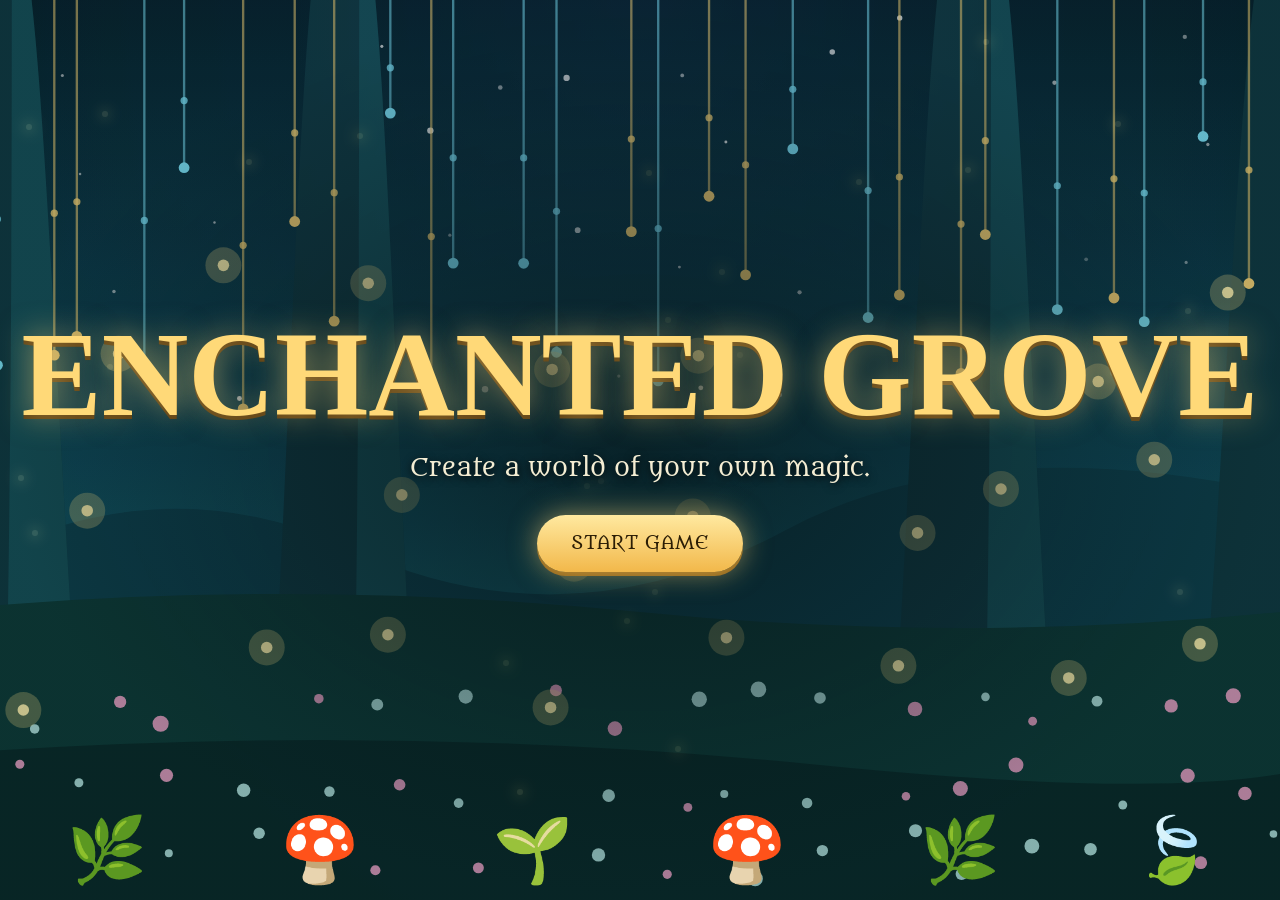
==== index.html @ 151c4c3a "Reorganized the code for easy readability Split the code up into smaller chunks since it's hard to r" ====
<!DOCTYPE html>
<html lang="en">
    <head>
        <meta charset="utf-8">
        <meta name="viewport" content="width=device-width, initial-scale=1, viewport-fit=cover">
        <title>
            Enchanted Grove
        </title>
        <link rel="stylesheet" href="https://fonts.googleapis.com/css2?family=Metamorphous&family=Mountains+of+Christmas:wght@400;700&display=swap">
                <link rel="stylesheet" href="css/style.css">
    </head>
    <body>
        <div id="ffs">
        </div>
        <section class="screen on" id="start">
            <div class="bg" id="sbg">
            </div>
            <h1>
                ENCHANTED GROVE
            </h1>
            <p>
                Create a world of your own magic.
            </p>
            <button class="btn" id="go">
                START GAME
            </button>
            <div class="deco">
                <span>
                    🌿
                </span>
                <span style="animation-delay:-1s">
                    🍄
                </span>
                <span style="animation-delay:-2s">
                    🌱
                </span>
                <span style="animation-delay:-.5s">
                    🍄
                </span>
                <span style="animation-delay:-3s">
                    🌿
                </span>
                <span style="animation-delay:-1.5s">
                    🍃
                </span>
            </div>
        </section>
        <section class="screen" id="round" hidden>
        </section>
        <section class="screen" id="final" hidden>
        </section>
        <section class="screen" id="mini" hidden>
        </section>
        <div id="md">
            <div>
                <img id="mi" alt="Your enchanted grove">
                <p>
                    Press and hold the picture (or right-click it) to save your grove.
                </p>
                <button class="btn" id="mc">
                    Close
                </button>
            </div>
        </div>
                <script src="js/core.js"></script>
        <script src="js/data.js"></script>
        <script src="js/game.js"></script>
        <script src="js/minigames.js"></script>
        <script src="js/main.js"></script>
    </body>
</html>
---- css/style.css ----
:root {
                --ink:#f4edd3;
                --mute:#c4c9b4;
                --gold:#ffd978;
                --sage:#a9c4a0;
                --lav:#b9a7ee;
                --sky:#8fd0e6;
                --deep:#0b1f1a;
                --glass:rgba(14,32,30,.62);
                --line:rgba(255,217,120,.38);
                color-scheme:dark;
                box-sizing:border-box;
                padding-top:env(safe-area-inset-top,0px);
                padding-bottom:env(safe-area-inset-bottom,0px);
            }
            * {
                box-sizing:border-box;
            }
            html {
                scroll-padding-top:env(safe-area-inset-top,0px);
            }
            body {
                margin:0;
                min-height:100vh;
                color:var(--ink);
                font:17px/1.55 Metamorphous,Georgia,serif;
                background:radial-gradient(ellipse at 50% 0,#27406b 0,#142b3a 38%,#0b1f1a 80%);
                transition:background 1.2s;
                overflow-x:hidden;
            }
            body[data-env=marsh] {
                background:radial-gradient(ellipse at 50% 0,#4a3585 0,#1d1b45 42%,#0a1a26 85%);
            }
            body[data-env=garden] {
                background:radial-gradient(ellipse at 50% 0,#a4568f 0,#4d3d77 40%,#1b2f2a 85%);
            }
            body[data-env=woods] {
                background:radial-gradient(ellipse at 50% 0,#17667a 0,#0d3a47 42%,#081b1a 85%);
            }
            h1,h2,h3,.big {
                font-family:'Mountains of Christmas',Georgia,cursive;
                font-weight:700;
                margin:0;
                line-height:1.05;
            }
            .screen {
                position:relative;
                z-index:2;
                min-height:100vh;
                padding:24px 16px 40px;
                display:flex;
                flex-direction:column;
                align-items:center;
                opacity:0;
                transform:translateY(14px);
                transition:opacity .4s,transform .4s;
            }
            .screen.on {
                opacity:1;
                transform:none;
            }
            .screen[hidden] {
                display:none;
            }
            #ffs {
                position:fixed;
                inset:0;
                pointer-events:none;
                z-index:1;
            }
            .ff {
                position:absolute;
                width:6px;
                height:6px;
                border-radius:50%;
                background:#ffe9a0;
                box-shadow:0 0 12px 4px rgba(255,225,130,.7);
                animation:dr 9s ease-in-out infinite alternate,bl 3s ease-in-out infinite;
            }
            @keyframes dr {
                to{transform:translate(40px,-60px)};
            }
            @keyframes bl {
                50%{opacity:.25};
            }
            #start {
                justify-content:center;
                text-align:center;
                overflow:hidden;
            }
            #start .bg {
                position:absolute;
                inset:0;
                z-index:-1;
                opacity:.85;
            }
            #start .bg svg {
                width:100%;
                height:100%;
                display:block;
            }
            #start:after {
                content:"";
                position:absolute;
                inset:0;
                z-index:-1;
                background:radial-gradient(ellipse at center,rgba(5,16,16,.65),rgba(5,16,16,.1) 70%);
            }
            #start h1 {
                font-size:clamp(3rem,13vw,7.5rem);
                color:var(--gold);
                text-shadow:0 0 30px rgba(255,217,120,.55),0 4px 0 #5a3d12;
            }
            #start p {
                font-size:clamp(1.05rem,3.5vw,1.5rem);
                color:var(--ink);
                margin:12px 0 28px;
                text-shadow:0 2px 8px #000;
            }
            .btn {
                font:inherit;
                font-size:1.15rem;
                color:#2b1d05;
                background:linear-gradient(#ffe9a0,#f2b84a);
                border:0;
                border-radius:99px;
                padding:14px 34px;
                cursor:pointer;
                box-shadow:0 0 28px rgba(255,217,120,.55),0 4px 0 #8a5d14;
                letter-spacing:.04em;
                transition:transform .2s;
            }
            .btn:hover {
                transform:translateY(-2px) scale(1.03);
            }
            .btn.alt {
                background:linear-gradient(#e0d6ff,#a893e8);
                box-shadow:0 0 22px rgba(185,167,238,.5),0 4px 0 #5c4a9a;
            }
            .btn:focus-visible,.card:focus-visible {
                outline:3px solid var(--sky);
                outline-offset:3px;
            }
            .deco {
                position:absolute;
                bottom:0;
                left:0;
                right:0;
                display:flex;
                justify-content:space-around;
                font-size:clamp(2rem,8vw,4rem);
                z-index:0;
                pointer-events:none;
            }
            .deco span {
                display:inline-block;
                transform-origin:50% 100%;
                animation:sw 4s ease-in-out infinite alternate;
            }
            @keyframes sw {
                from{transform:rotate(-7deg)}to{transform:rotate(7deg)};
            }
            .top {
                width:100%;
                max-width:900px;
                text-align:center;
            }
            .lab {
                letter-spacing:.2em;
                color:var(--gold);
                font-size:.9rem;
            }
            .bar {
                height:10px;
                border-radius:9px;
                background:rgba(255,255,255,.14);
                margin:8px auto 16px;
                overflow:hidden;
                max-width:420px;
            }
            .bar i {
                display:block;
                height:100%;
                background:linear-gradient(90deg,var(--sage),var(--gold));
                border-radius:9px;
                transition:width .6s;
            }
            .pv {
                width:100%;
                max-width:520px;
                border-radius:22px;
                overflow:hidden;
                border:2px solid var(--line);
                margin:0 auto 14px;
                aspect-ratio:16/8;
                box-shadow:0 0 30px rgba(0,0,0,.4);
            }
            .pv svg,.art svg,.fin svg {
                width:100%;
                height:100%;
                display:block;
            }
            h2 {
                font-size:clamp(1.9rem,6vw,3rem);
                color:var(--gold);
                margin-bottom:16px;
                text-shadow:0 0 18px rgba(255,217,120,.35);
            }
            .cards {
                display:grid;
                gap:16px;
                width:100%;
                max-width:900px;
                grid-template-columns:repeat(2,1fr);
                margin:0 auto;
            }
            .cards.e {
                grid-template-columns:repeat(3,1fr);
            }
            .card {
                font:inherit;
                color:var(--ink);
                text-align:center;
                background:var(--glass);
                border:2px solid var(--line);
                border-radius:26px;
                padding:18px 14px;
                cursor:pointer;
                backdrop-filter:blur(6px);
                transition:transform .25s,border-color .25s,box-shadow .25s;
            }
            .card:hover {
                transform:translateY(-6px);
                border-color:var(--gold);
                box-shadow:0 0 30px rgba(255,217,120,.35);
            }
            .card.sel {
                transform:scale(1.04);
                border-color:#fff;
                box-shadow:0 0 44px rgba(255,255,255,.6);
            }
            .card h3 {
                font-size:1.7rem;
                color:var(--gold);
                margin:6px 0;
            }
            .card p {
                margin:0;
                color:var(--mute);
                font-size:.92rem;
                line-height:1.45;
            }
            .ic {
                font-size:clamp(3rem,10vw,5rem);
                line-height:1.1;
                filter:drop-shadow(0 0 16px rgba(255,217,120,.6));
            }
            .art {
                border-radius:18px;
                overflow:hidden;
                aspect-ratio:16/10;
                margin-bottom:8px;
            }
            .fin {
                width:100%;
                max-width:900px;
                border-radius:26px;
                overflow:hidden;
                border:3px solid var(--gold);
                aspect-ratio:16/10;
                box-shadow:0 0 60px rgba(255,217,120,.35);
                margin:6px 0 18px;
            }
            #final h1 {
                font-size:clamp(2.3rem,8vw,4.4rem);
                color:var(--gold);
                text-align:center;
                text-shadow:0 0 24px rgba(255,217,120,.5);
            }
            #final p {
                max-width:640px;
                text-align:center;
                margin:10px auto 22px;
                font-size:1.1rem;
            }
            .row {
                display:flex;
                gap:14px;
                flex-wrap:wrap;
                justify-content:center;
            }
            .fl {
                animation:fl 5s ease-in-out infinite alternate;
            }
            @keyframes fl {
                to{transform:translate(10px,-16px)};
            }
            .bk {
                animation:bl 2.6s ease-in-out infinite;
            }
            #md {
                position:fixed;
                inset:0;
                z-index:9;
                background:rgba(5,12,12,.85);
                display:none;
                align-items:center;
                justify-content:center;
                padding:16px;
                text-align:center;
            }
            #md.o {
                display:flex;
            }
            #md div {
                max-width:560px;
            }
            #md img {
                width:100%;
                border-radius:16px;
                border:2px solid var(--gold);
            }
            #md p {
                margin:10px 0;
            }
            @media(max-width:640px) {
                .cards.e{grid-template-columns:1fr}.card{padding:12px 8px;
                border-radius:20px}.card h3{font-size:1.35rem}.card p{font-size:.8rem};
            }
            @media (prefers-reduced-motion:reduce) {
                *{animation:none!important;
                transition:none!important};
            }
            .mg {
                width:100%;
                max-width:780px;
                text-align:center;
            }
            .ins {
                max-width:560px;
                margin:0 auto 6px;
            }
            .play {
                position:relative;
                overflow:hidden;
                min-height:250px;
                border-radius:26px;
                border:2px solid var(--line);
                background:rgba(8,22,22,.6);
                padding:14px;
                margin:12px 0;
                box-shadow:inset 0 0 50px rgba(0,0,0,.4);
            }
            .play.won {
                box-shadow:inset 0 0 70px rgba(255,217,120,.5),0 0 40px rgba(255,217,120,.4);
            }
            .msg {
                min-height:1.6em;
                color:var(--sky);
                margin:4px 0;
            }
            .clue {
                min-height:1.8em;
                color:var(--gold);
                font-size:1.05rem;
                margin-bottom:8px;
            }
            .tiles {
                display:flex;
                flex-wrap:wrap;
                gap:12px;
                justify-content:center;
                margin:8px 0;
            }
            .tk {
                font:inherit;
                font-size:2.2rem;
                width:82px;
                height:82px;
                border-radius:24px;
                border:2px solid var(--line);
                background:rgba(255,255,255,.07);
                color:var(--ink);
                cursor:pointer;
                transition:transform .2s,box-shadow .2s;
            }
            .tk.lit,.tk.lit2 {
                transform:scale(1.15);
                box-shadow:0 0 36px 8px var(--gold);
                background:rgba(255,217,120,.35);
            }
            .tk.fg {
                filter:hue-rotate(var(--h));
            }
            .tk.cr {
                box-shadow:0 0 14px var(--sky);
            }
            .tk.rn {
                color:var(--gold);
                text-shadow:0 0 12px var(--gold);
            }
            .tk.wf {
                border-radius:50%;
            }
            .tk.ln {
                border-radius:12px 12px 30px 30px;
            }
            .bad {
                animation:shk .4s;
                border-color:#ff8a8a!important;
            }
            @keyframes shk {
                25%{transform:translateX(-8px)}75%{transform:translateX(8px)};
            }
            .arena {
                position:relative;
                height:290px;
            }
            .tg {
                position:absolute;
                font:inherit;
                font-size:2.8rem;
                background:none;
                border:0;
                opacity:.45;
                cursor:pointer;
                padding:6px;
                transition:transform .2s,opacity .2s,filter .2s;
            }
            .tg.lit {
                opacity:1;
                transform:scale(1.3) translateY(-8px);
                filter:drop-shadow(0 0 18px #ffd978);
            }
            .tg.done {
                opacity:.25;
                pointer-events:none;
            }
            .tg.gl {
                opacity:.7;
                filter:drop-shadow(0 0 5px #ffe58a);
            }
            .tg.hint,.nd.hint {
                animation:hn .9s ease-in-out infinite alternate;
            }
            @keyframes hn {
                to{filter:drop-shadow(0 0 20px #ffd978);
                transform:scale(1.2)};
            }
            .tg.ffd {
                animation:dr 5s ease-in-out infinite alternate;
            }
            .pr {
                height:8px;
                border-radius:8px;
                background:rgba(255,255,255,.14);
                overflow:hidden;
            }
            .pr i {
                display:block;
                height:100%;
                width:0;
                background:var(--gold);
                transition:width .3s;
            }
            .lv {
                display:flex;
                gap:16px;
                justify-content:center;
                margin:7px;
            }
            .nd {
                font:inherit;
                font-size:1.7rem;
                min-width:60px;
                height:60px;
                border-radius:30px;
                border:2px solid var(--line);
                background:rgba(255,255,255,.07);
                color:var(--ink);
                cursor:pointer;
                padding:0 10px;
            }
            .nd:disabled {
                opacity:.45;
                cursor:default;
            }
            .nd.on {
                opacity:1;
                border-color:var(--gold);
                box-shadow:0 0 22px var(--gold);
            }
            .nd.cl {
                border-color:rgba(255,217,120,.8);
                box-shadow:0 0 10px rgba(255,217,120,.5);
            }
            .nd.bad {
                opacity:.3;
                filter:grayscale(1);
            }
            .rg {
                display:grid;
                grid-template-columns:repeat(3,72px);
                justify-content:center;
                margin:6px auto;
            }
            .rt {
                position:relative;
                width:72px;
                height:72px;
                overflow:hidden;
                padding:0;
                border:0;
                box-shadow:inset 0 0 0 1px var(--line);
                background:rgba(255,255,255,.07);
                transition:transform .3s;
                cursor:pointer;
            }
            .rt span {
                position:absolute;
                width:216px;
                height:216px;
                line-height:216px;
                font-size:190px;
                text-align:center;
                color:var(--gold);
                font-family:'Noto Sans Runic','Segoe UI Symbol',serif;
                text-shadow:0 0 14px var(--gold);
            }
            .bf {
                box-shadow:0 0 0 4px var(--c),0 0 18px var(--c);
            }
            .bf.sel {
                transform:scale(1.2);
            }
            .tk.done {
                opacity:.35;
            }
            .trk {
                position:relative;
                height:90px;
                margin:10px 0;
            }
            .trk span {
                position:absolute;
                top:10px;
                font-size:3.4rem;
                transition:left .7s;
            }
            .trk b {
                position:absolute;
                right:4%;
                top:14px;
                font-size:3rem;
            }
            .pt {
                position:absolute;
                top:-40px;
                font-size:2.2rem;
                background:none;
                border:0;
                cursor:pointer;
                animation:fa linear forwards;
                opacity:.8;
            }
            .pt.mg2 {
                opacity:1;
                filter:drop-shadow(0 0 12px #fff) drop-shadow(0 0 8px #ffb3e0);
            }
            @keyframes fa {
                to{top:100%};
            }
            .sp {
                position:absolute;
                pointer-events:none;
                animation:spk 1.1s forwards;
            }
            @keyframes spk {
                to{transform:translate(var(--x),var(--y));
                opacity:0};
            }
            .hearts {
                font-size:1.5rem;
                letter-spacing:.25em;
                margin:2px 0 4px;
            }
            .hearts span {
                display:inline-block;
                transition:filter .5s,opacity .5s,transform .5s;
                filter:drop-shadow(0 0 8px rgba(255,90,120,.7));
            }
            .hearts span.lost {
                filter:grayscale(1);
                opacity:.35;
                transform:scale(.85);
            }
            .slips {
                font-size:1.1rem;
                margin:2px 0;
            }
            .slips:before {
                content:"Steady magic: ";
                color:var(--mute);
                font-size:.85rem;
                letter-spacing:.1em;
            }
            .slips span.lost {
                filter:grayscale(1);
                opacity:.25;
            }
            .play.lost {
                box-shadow:inset 0 0 70px rgba(150,90,220,.55);
            }
            .tier {
                text-align:center;
                margin:0 auto 22px;
                max-width:640px;
            }
            .tier h3 {
                font-size:2rem;
                color:var(--gold);
            }
            .tier ul {
                list-style:none;
                padding:0;
                margin:8px 0;
            }
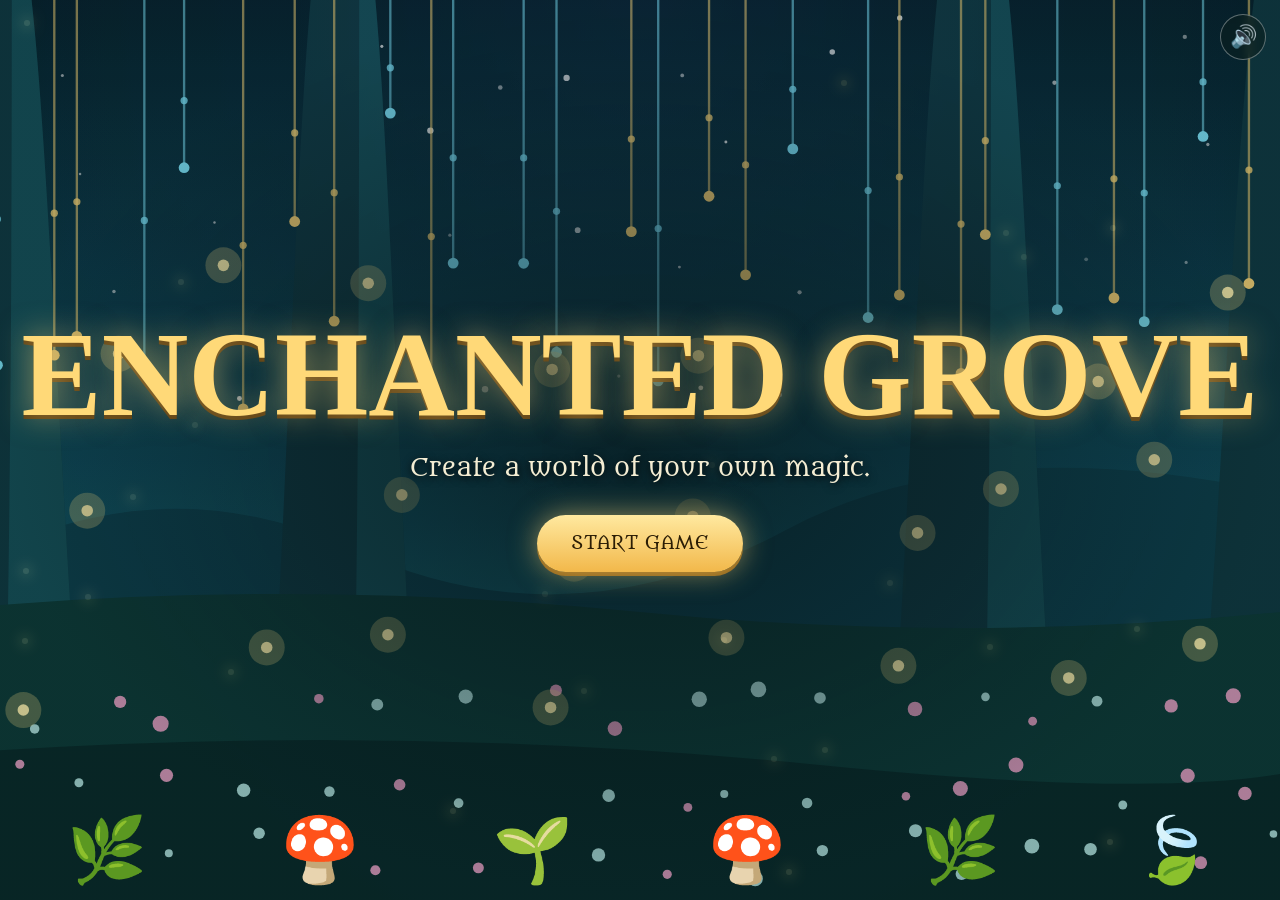
==== commit 5e66cc7e: "Add files via upload" ====
--- a/index.html
+++ b/index.html
@@ -67,5 +67,6 @@
         <script src="js/game.js"></script>
         <script src="js/minigames.js"></script>
         <script src="js/main.js"></script>
+        <script src="js/audio.js"></script>
     </body>
 </html>
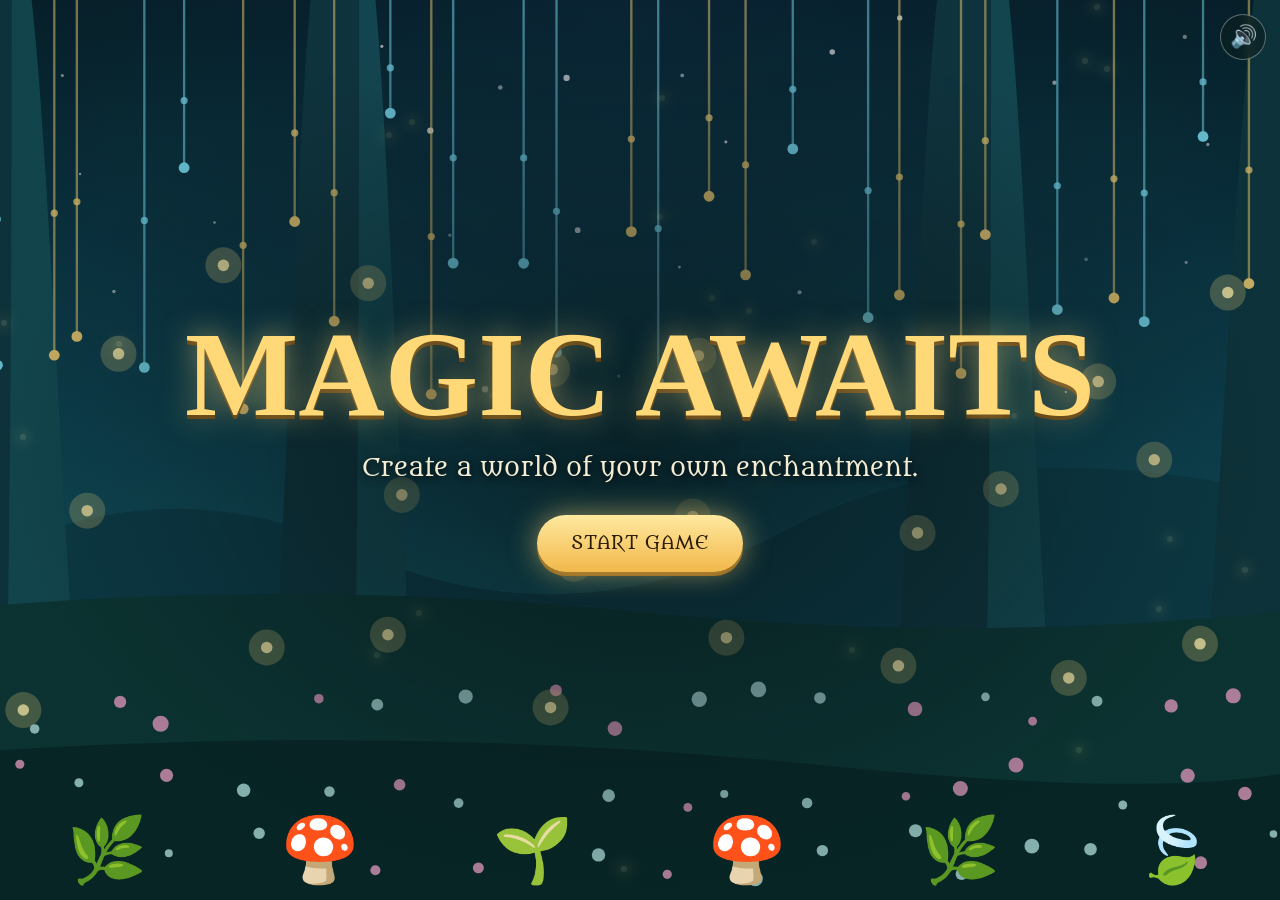
==== commit aebc925b: "Changed title" ====
--- a/index.html
+++ b/index.html
@@ -4,7 +4,7 @@
         <meta charset="utf-8">
         <meta name="viewport" content="width=device-width, initial-scale=1, viewport-fit=cover">
         <title>
-            Enchanted Grove
+            Magic Awaits
         </title>
         <link rel="stylesheet" href="https://fonts.googleapis.com/css2?family=Metamorphous&family=Mountains+of+Christmas:wght@400;700&display=swap">
                 <link rel="stylesheet" href="css/style.css">
@@ -16,10 +16,10 @@
             <div class="bg" id="sbg">
             </div>
             <h1>
-                ENCHANTED GROVE
+                MAGIC AWAITS
             </h1>
             <p>
-                Create a world of your own magic.
+                Create a world of your own enchantment.
             </p>
             <button class="btn" id="go">
                 START GAME
